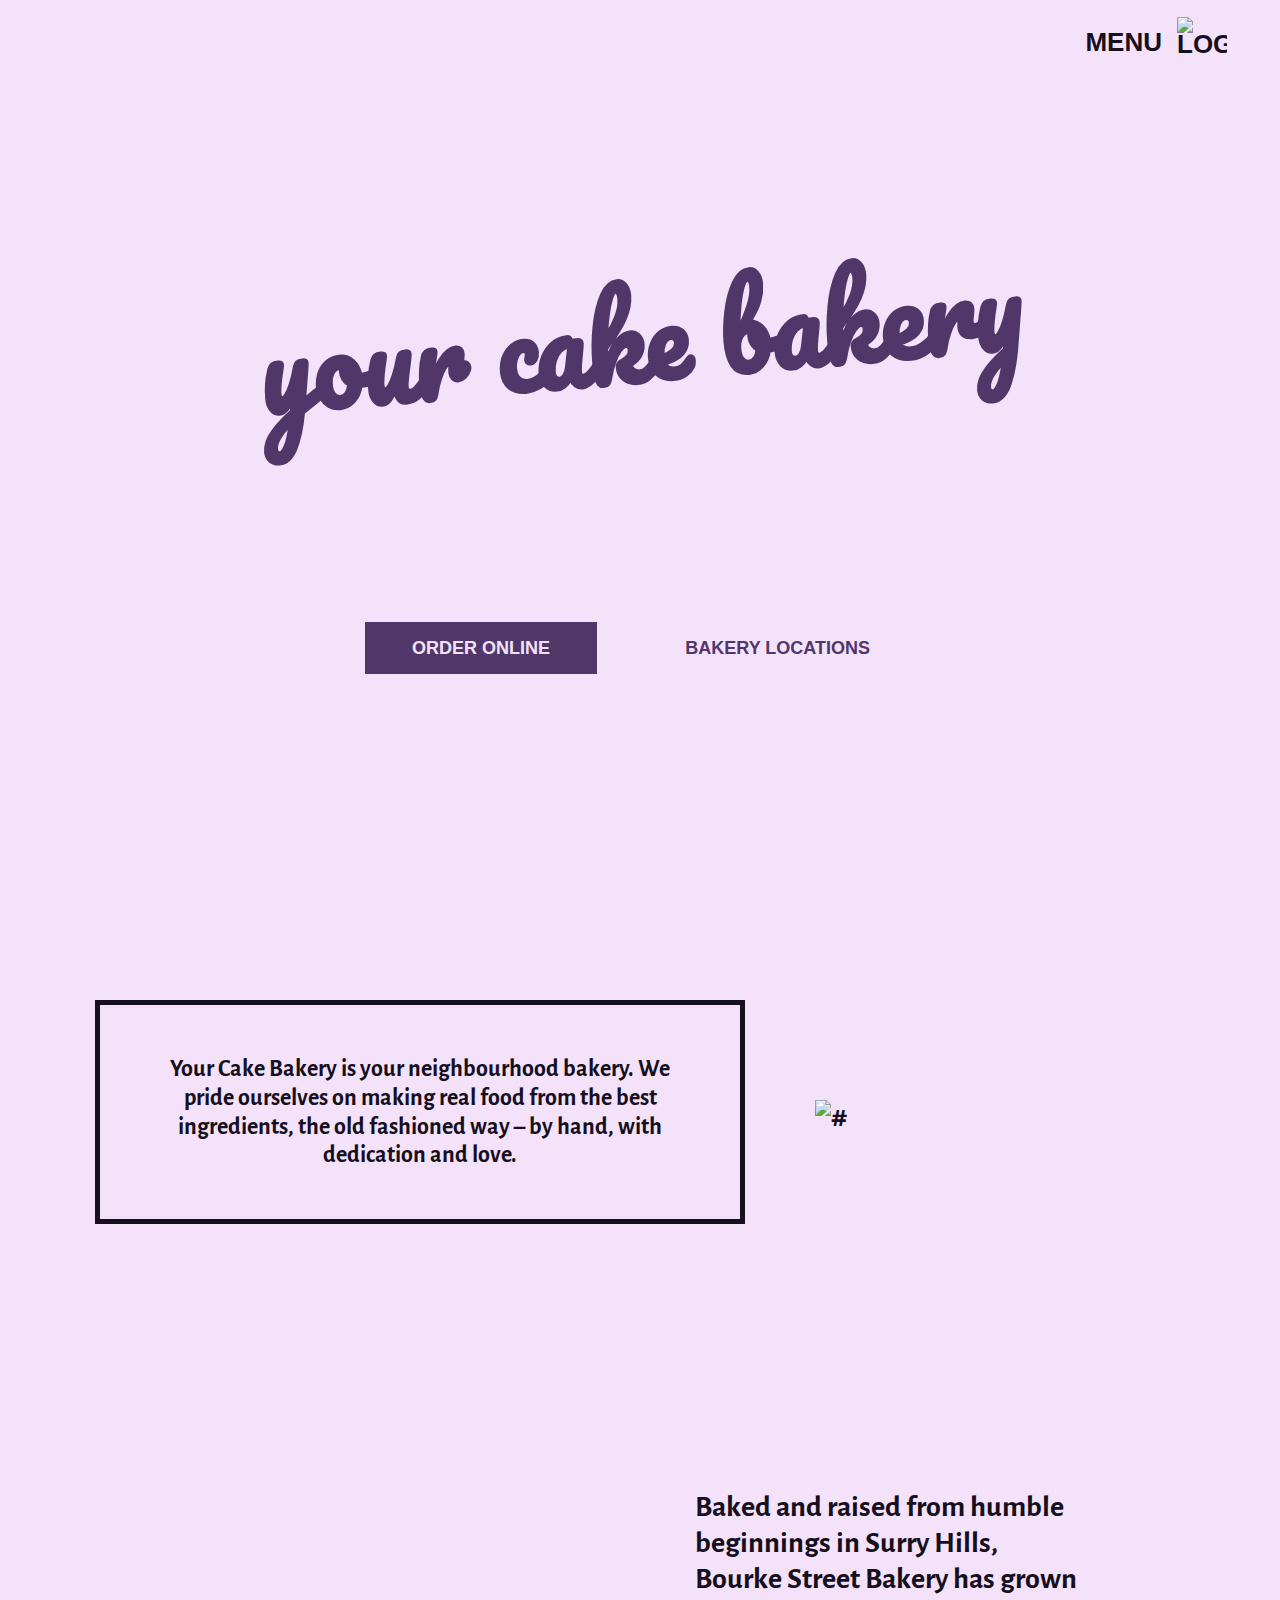
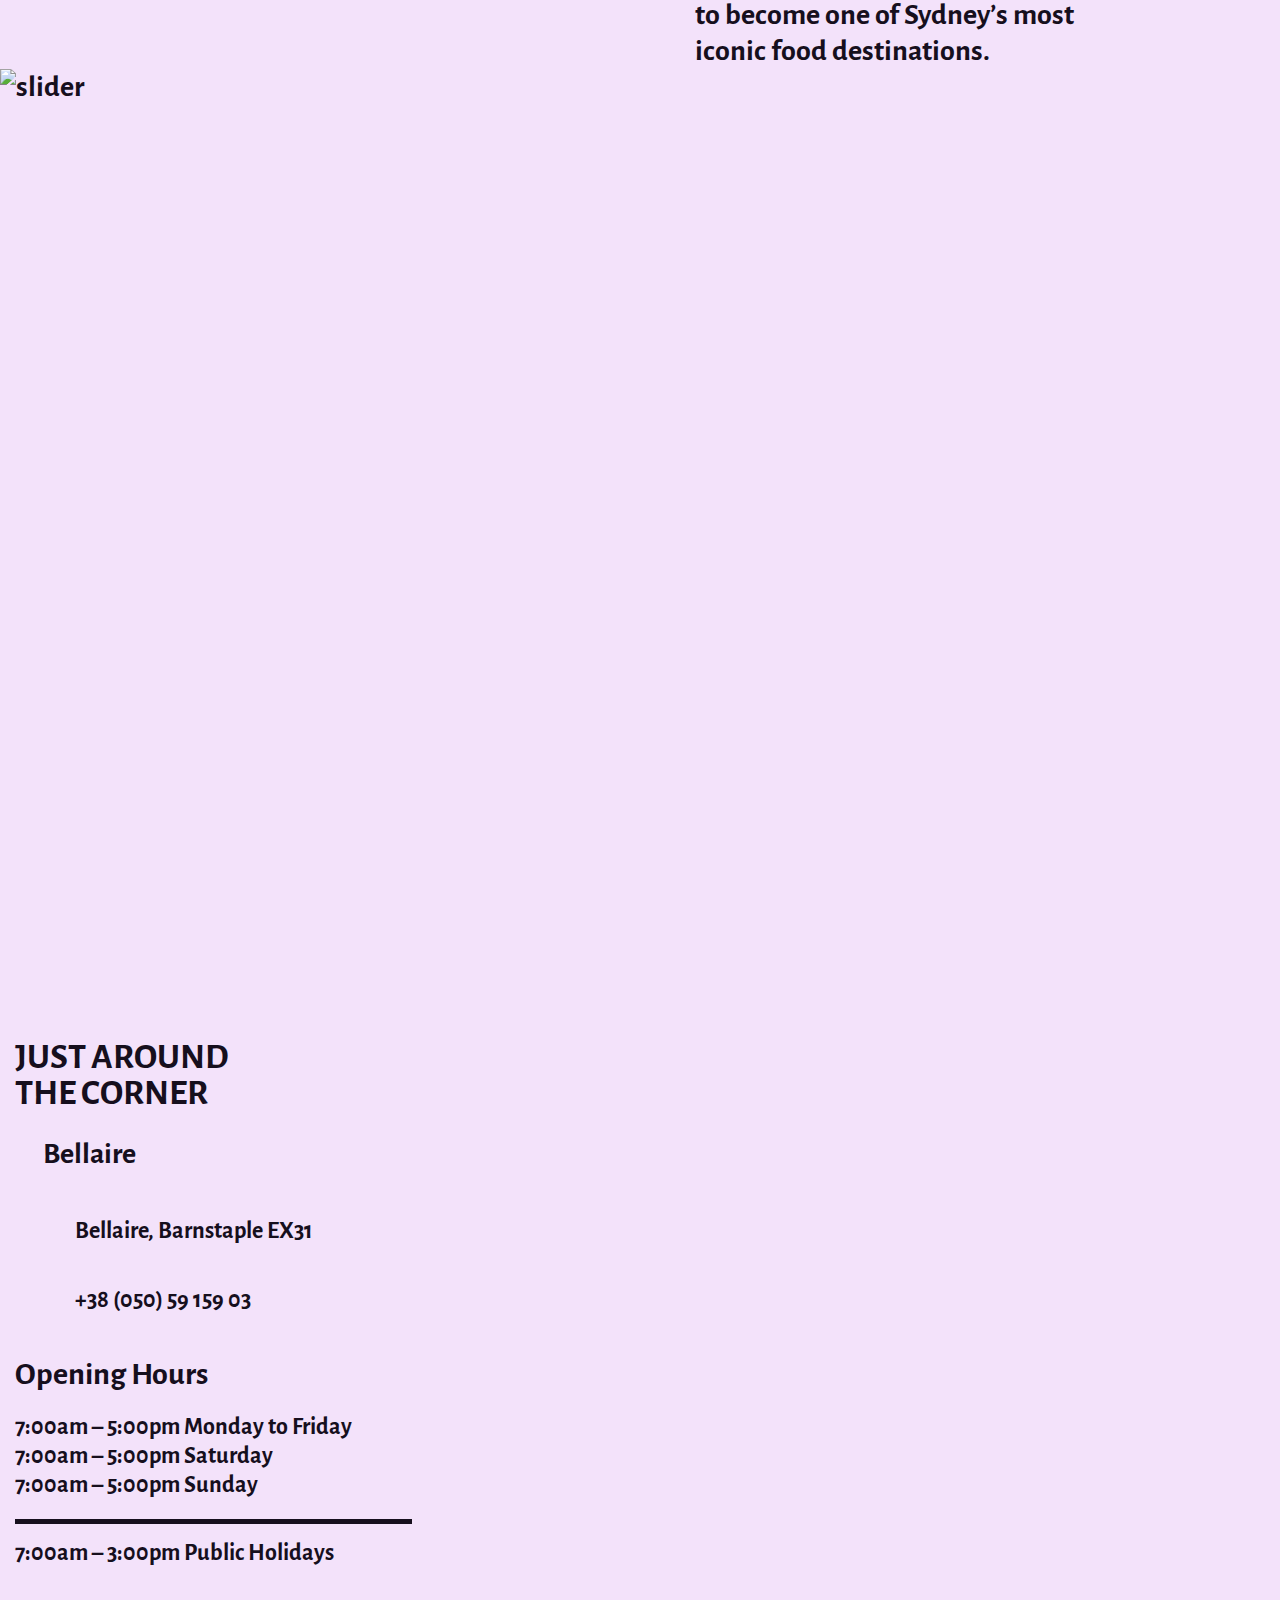
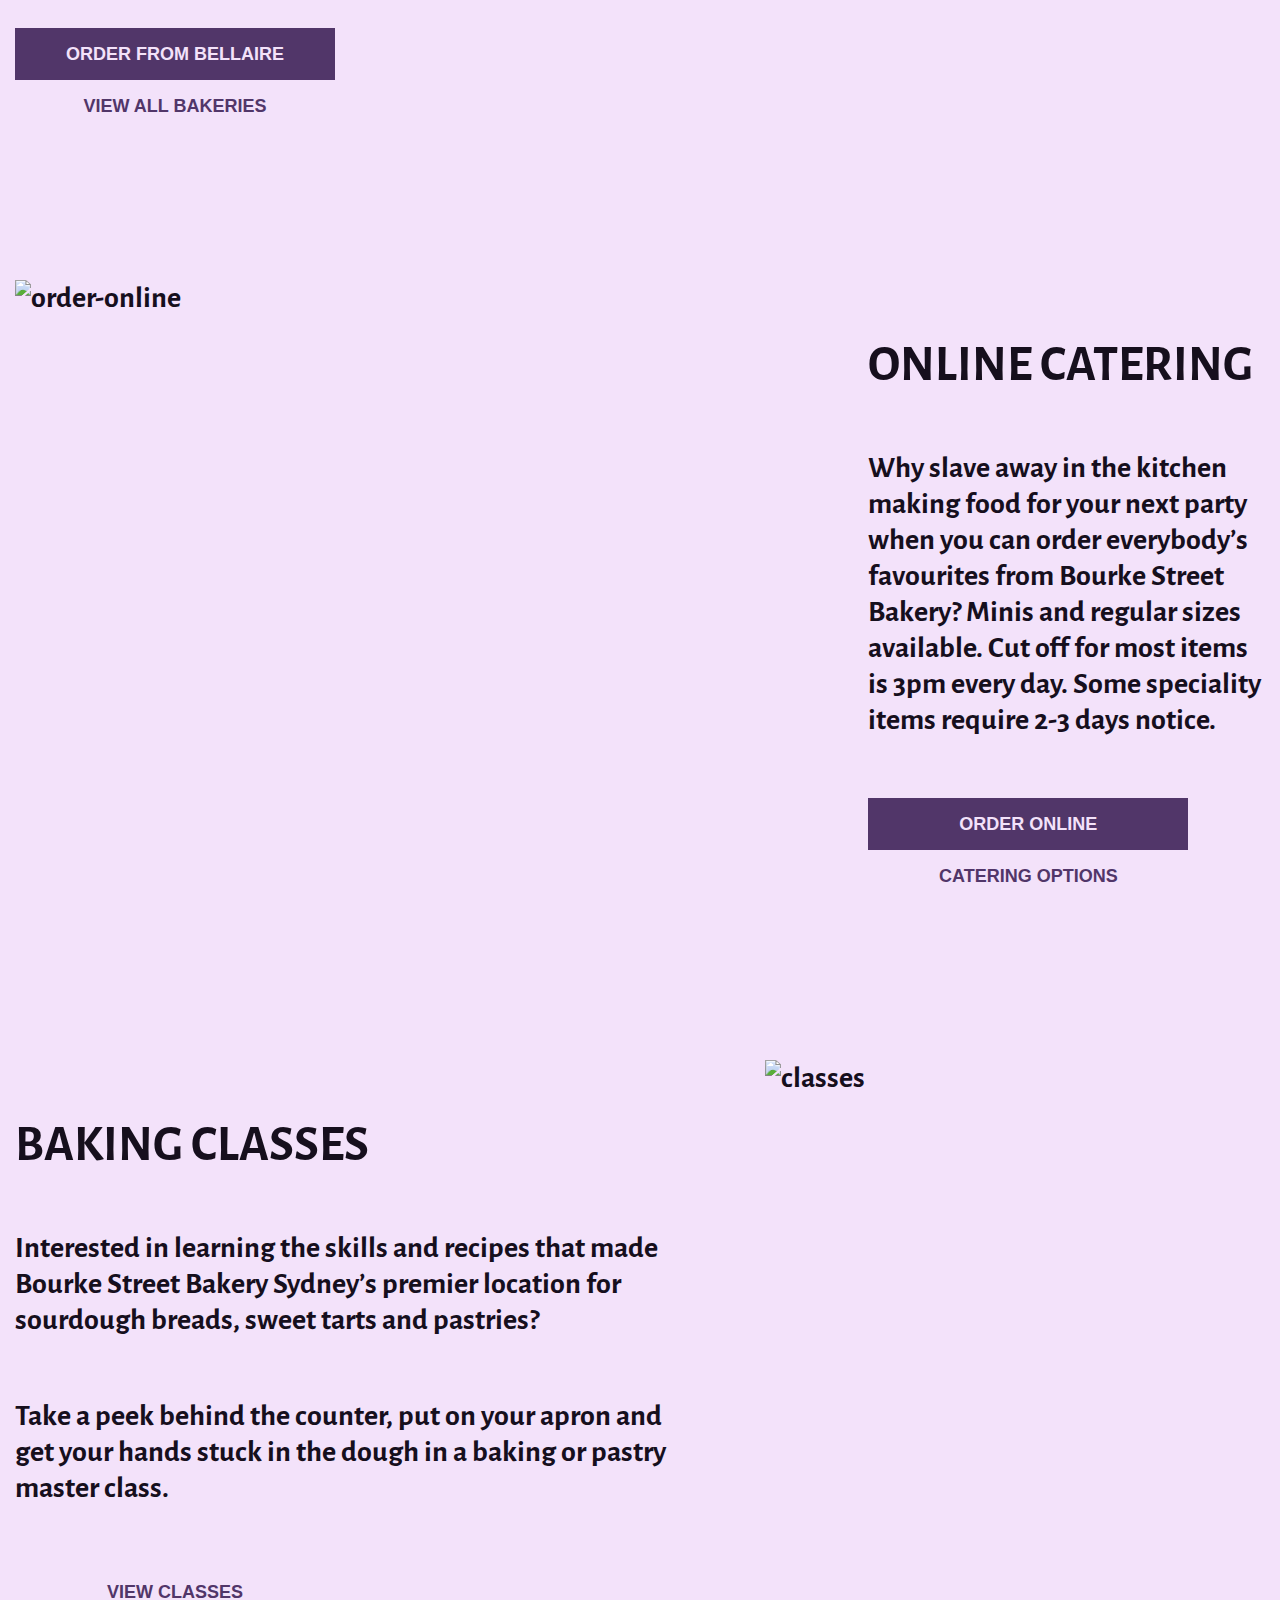
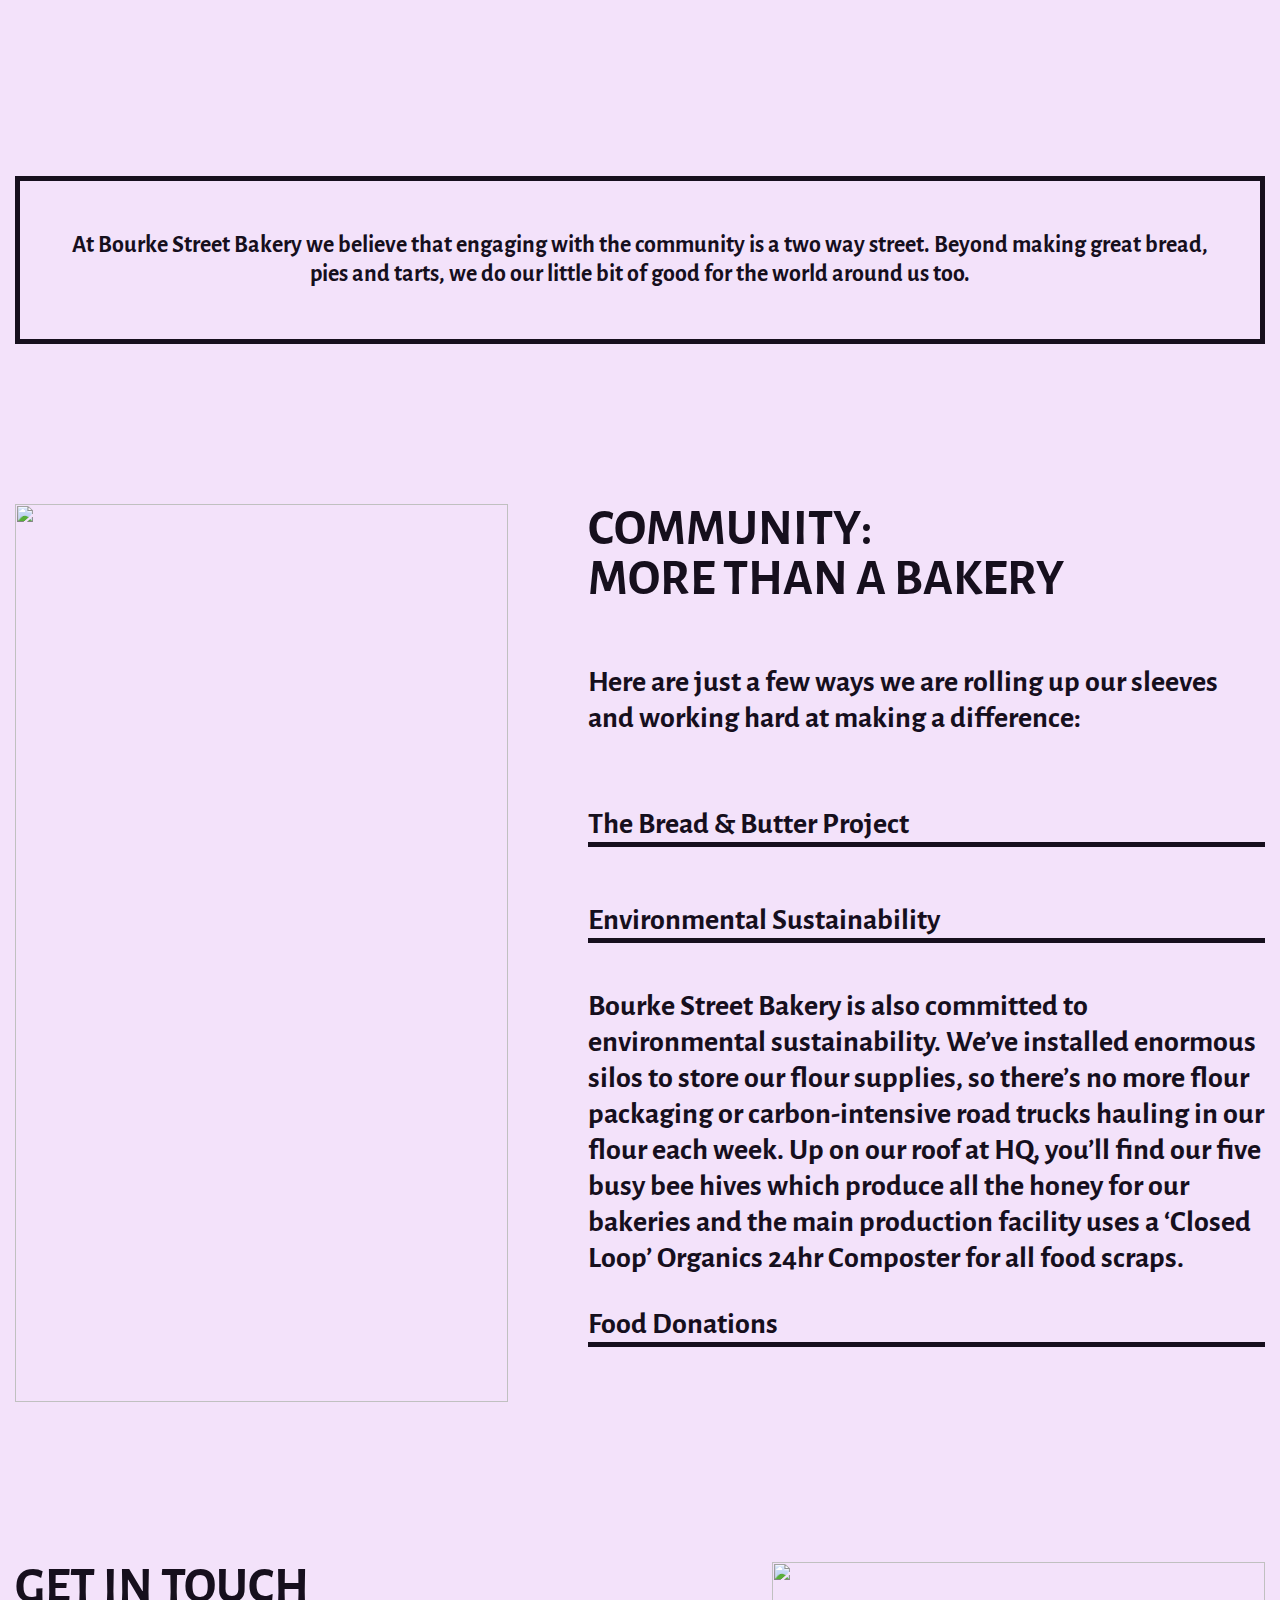
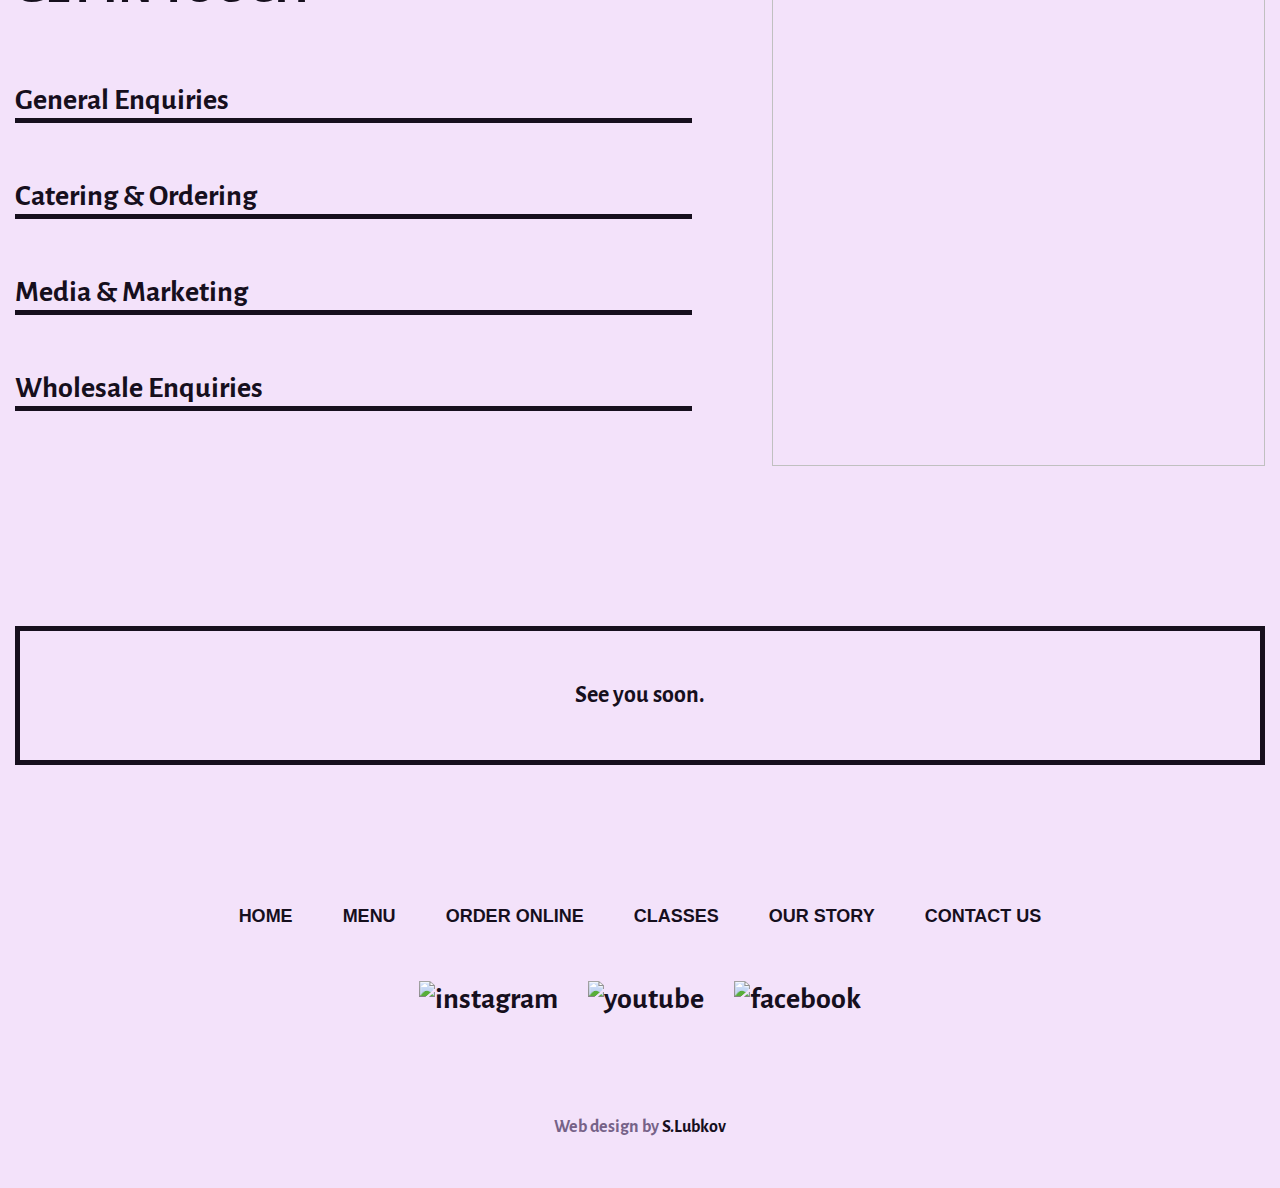
==== index.html @ 9cc39a16 "Add files via upload" ====
<!DOCTYPE html>
<html lang="en">

<head>
   <meta charset="UTF-8">
   <meta http-equiv="X-UA-Compatible" content="IE=edge">
   <meta name="viewport" content="width=device-width, initial-scale=1.0">
   <title>Your cake bakery</title>
   <link rel="stylesheet" href="css/style.min.css">
</head>

<body>
   <div class="wrapper">
      <header class="header">
         <div class="header__container-fluid">
            <div class="header__inner">
               <ul class="header__social social">
                  <li class="header__social-item social-item">
                     <a class="header__social-link social-link" href="#">
                        <img src="/images/social/instagram.svg" alt="instagram">
                     </a>
                  </li>
                  <li class="header__social-item social-item">
                     <a class="header__social-link social-link" href="#">
                        <img src="/images/social/youtube.svg" alt="youtube">
                     </a>
                  </li>
                  <li class="header__social-item social-item">
                     <a class="header__social-link social-link" href="#">
                        <img src="/images/social/facebook.svg" alt="facebook">
                     </a>
                  </li>
               </ul>
               <nav class="navigation">
                  <ul class="navigation__list">
                     <li class="navigation__item">
                        <a href="#" class="navigation__link">Home</a>
                     </li>
                     <li class="navigation__item">
                        <a href="/page.html" class="navigation__link">Menu</a>
                     </li>
                     <li class="navigation__item">
                        <a href="/page.html" class="navigation__link">Order online</a>
                     </li>
                     <li class="navigation__item">
                        <a href="#" class="navigation__link">Classes</a>
                     </li>
                     <li class="navigation__item">
                        <a href="#" class="navigation__link">Our story</a>
                     </li>
                     <li class="navigation__item">
                        <a href="#" class="navigation__link">Contact us</a>
                     </li>
                  </ul>
               </nav>
               <button class="close-btn">
                  <img src="/images/icons/close-btn.svg" alt="close-btn">
               </button>
            </div>

         </div>
      </header>

      <main class="main">
         <section class="top">
            <div class="top__wrapper">
               <button class="top__logo-btn">
                  <span>MENU</span>
                  <img src="/images/logo.png" alt="logo">
               </button>
               <div class="top__inner">
                  <div class="top__logo">
                     your cake bakery
                  </div>
                  <div class="top__buttons">
                     <a href="#" class="top__buttons-order purple-btn">Order online</a>
                     <a href="#" class="top__buttons-locations transparent-btn">Bakery locations</a>
                  </div>
               </div>
               <div class="scroll__btn">
                  <a href="#about" class="scroll__btn-link bounce">
                     <!-- <img src="/images/icons/arrow-forward.svg" alt="arrow-down"> -->
                  </a>
               </div>
            </div>
         </section>
         <section class="about" id="about">
            <div class="about__container">
               <div class="about__box">
                  <h2 class="about__box-title slogan-box">
                     Your Cake Bakery is your neighbourhood bakery. We pride ourselves on making real food from the best
                     ingredients, the
                     old fashioned way – by hand, with dedication and love.
                  </h2>
                  <img src="/images/bakery-hand.jpg" alt="#" class="about__box-image">
               </div>
               <div class="about__inner">
                  <img src="/images/bakery-wimen.jpg" alt="" class="about__inner-image">
                  <p class="about__text text">
                     Baked and raised from humble beginnings in Surry Hills, Bourke Street Bakery has grown to become
                     one of Sydney’s most
                     iconic food destinations.
                  </p>
               </div>
            </div>
         </section>
         <section class="slider-arrows">
            <div class="slider-arrows__item-wrapper">
               <img src="/images/slider-arrow/slider-arrow01.jpg" alt="slider" class="slider-arrows__item">
               <img src="/images/slider-arrow/slider-arrow02.jpg" alt="slider" class="slider-arrows__item">
               <img src="/images/slider-arrow/slider-arrow03.jpg" alt="slider" class="slider-arrows__item">
               <img src="/images/slider-arrow/slider-arrow04.jpg" alt="slider" class="slider-arrows__item">
               <img src="/images/slider-arrow/slider-arrow05.jpg" alt="slider" class="slider-arrows__item">
               <img src="/images/slider-arrow/slider-arrow06.jpg" alt="slider" class="slider-arrows__item">
            </div>
            <div class="slider-arrows__nav">
               <button class="slider-arrows__arrow _arrow--left">
                  <img src="/images/icons/arrow-forward.svg" alt="" class="">
               </button>
               <button class="slider-arrows__arrow _arrow--right">
                  <img src="/images/icons/arrow-forward.svg" alt="" class="">
               </button>
            </div>
         </section>
         <section class="location">
            <div class="location__container">
               <div class="location__columns">
                  <div class="location__contacts">
                     <h2 class="location__title title">JUST AROUND <br>THE CORNER</h2>
                     <div class="location__store store">
                        <div class="store__name">
                           <h3>Bellaire</h3>
                           <button class="store__name-btn">
                              <img src="/images/icons/expand-more.svg" alt="">
                           </button>
                        </div>
                        <div class="store__address">
                           <a href="https://goo.gl/maps/YgNWyKSDwetjAVyc8">Bellaire, Barnstaple EX31</a>
                        </div>
                        <div class="store__phone">
                           <a href="tel:380505915903" title="Call us">+38 (050) 59 159 03</a>
                        </div>
                        <div class="store__hours">
                           <h4>Opening Hours</h4>
                           <p>7:00am – 5:00pm Monday to Friday</p>
                           <p>7:00am – 5:00pm Saturday</p>
                           <p>7:00am – 5:00pm Sunday</p>
                           <p>7:00am – 3:00pm Public Holidays</p>
                        </div>
                     </div>
                     <div class="location__buttons buttons-box">
                        <a href="#" class="location__button purple-btn">Order from Bellaire</a>
                        <a href="#" class="location__button transparent-btn">View all bakeries</a>
                     </div>
                  </div>
                  <div class="location__map">
                     <iframe
                        src="https://www.google.com/maps/embed?pb=!1m18!1m12!1m3!1d1243.9998344602707!2d-4.0674362569002795!3d51.08948506987373!2m3!1f0!2f0!3f0!3m2!1i1024!2i768!4f13.1!3m3!1m2!1s0x486c3badef0c7a9b%3A0x87ecfe071bc520f9!2sNorth%20Devon%20Villa!5e0!3m2!1suk!2sua!4v1669910949118!5m2!1suk!2sua"
                        width="100%" height="100%" style="border:0;" allowfullscreen="" loading="lazy"
                        referrerpolicy="no-referrer-when-downgrade"></iframe>
                  </div>
               </div>
            </div>
         </section>
         <section class="ordering">
            <div class="ordering__container">
               <div class="ordering__wrapper">
                  <div class="ordering__column">
                     <h2 class="ordering__title title">ONLINE CATERING</h2>
                     <p class="ordering__text text">Why slave away in the kitchen making food for your next party when
                        you
                        can order everybody’s favourites from Bourke Street Bakery? Minis and regular sizes available.
                        Cut
                        off for most items is 3pm every day. Some
                        speciality items require 2-3 days notice.</p>
                     <div class="ordering__buttons buttons-box">
                        <a href="#" class="ordering__button purple-btn">Order online</a>
                        <a href="#" class="ordering__button transparent-btn">CATERING options</a>
                     </div>
                  </div>
                  <div class="ordering__image">
                     <img src="/images/order-online.png" alt="order-online">
                  </div>
               </div>
            </div>
         </section>
         <section class="classes">
            <div class="classes__container">
               <div class="classes__wrapper">
                  <div class="classes__column">
                     <h2 class="classes__title title">BAKING CLASSES</h2>
                     <div class="classes__text text">
                        <p>Interested in learning the skills and recipes that made Bourke Street Bakery Sydney’s premier
                           location for sourdough
                           breads, sweet tarts and pastries?</p>
                        <p>Take a peek behind the counter, put on your apron and get your hands stuck in the dough in a
                           baking or pastry master
                           class.</p>
                     </div>
                     <div class="classes__buttons buttons-box">
                        <a href="#" class="classes__button transparent-btn">View Classes</a>
                     </div>
                  </div>
                  <div class="classes__image">
                     <img src="/images/classes.png" alt="classes">
                  </div>
               </div>
            </div>
         </section>
         <div class="slogan">
            <div class="slogan__container">
               <div class="slogan__box slogan-box">
                  <p class="slogan__text">
                     At Bourke Street Bakery we believe that engaging with the community is a two way street. Beyond
                     making great bread, pies
                     and tarts, we do our little bit of good for the world around us too.
                  </p>
               </div>
            </div>
         </div>
         <section class="community">
            <div class="community__container">
               <div class="community__row">
                  <div class="community__image">
                     <img src="/images/community.jpg" alt="">
                  </div>
                  <div class="community__column">
                     <h2 class="community__column-title title">
                        COMMUNITY: <br>
                        MORE THAN A BAKERY
                     </h2>
                     <p class="community__column-text text">
                        Here are just a few ways we are rolling up our sleeves and working hard at making a difference:
                     </p>
                     <div class="community__items accordion">
                        <div class="accordion__item">
                           <div class="accordion__item-wrapper">
                              <h3 class="accordion__item-title">The Bread & Butter Project</h3>
                              <button class="accordion__item-btn">
                                 <img src="/images/icons/expand-more.svg" alt="">
                              </button>
                           </div>
                           <div class="accordion__item-text">
                              <p>Bourke Street Bakery’s biggest community effort has been to dream up and implement The
                                 Bread & Butter Project –
                                 Australia’s first social enterprise bakery.</p>
                              <p>We dedicated our wholesale potential to start this exciting venture, which has been
                                 operating since 2013. An entirely
                                 separate entity to us, The Bread & Butter Project has DGR status and a board of
                                 directors.
                                 Bourke Street Bakery have
                                 devoted themselves tirelessly and voluntarily to make The Bread & Butter Project a
                                 success. One hundred per cent of the
                                 profits are reinvested into improving the lives of those least privileged in our
                                 community
                                 through an onsite TAFE
                                 accredited, paid training program for refugees and asylum seekers.</p>
                              <p>Learn more here:</p>
                              <a href="google.com">google.com</a>
                           </div>
                        </div>
                        <div class="accordion__item accordion__item--active">
                           <div class="accordion__item-wrapper">
                              <h3 class="accordion__item-title">Environmental Sustainability</h3>
                              <button class="accordion__item-btn">
                                 <img src="/images/icons/expand-more.svg" alt="">
                              </button>
                           </div>
                           <div class="accordion__item-text">
                              <p>Bourke Street Bakery is also committed to environmental sustainability. We’ve installed
                                 enormous silos to store our
                                 flour supplies, so there’s no more flour packaging or carbon-intensive road trucks
                                 hauling in our flour each week. Up on
                                 our roof at HQ, you’ll find our five busy bee hives which produce all the honey for our
                                 bakeries and the main production
                                 facility uses a ‘Closed Loop’ Organics 24hr Composter for all food scraps.</p>
                           </div>
                        </div>
                        <div class="accordion__item">
                           <div class="accordion__item-wrapper">
                              <h3 class="accordion__item-title">Food Donations</h3>
                              <button class="accordion__item-btn">
                                 <img src="/images/icons/expand-more.svg" alt="">
                              </button>
                           </div>
                           <div class="accordion__item-text">
                              <p>We donate our leftover stock to local food charities such as Ozharvest, Asylum Seekers
                                 & Wayside Chapel.</p>
                           </div>
                        </div>
                     </div>
                  </div>
               </div>
            </div>
         </section>
         <section class="contacts">
            <div class="contacts__container">
               <div class="contacts__row">
                  <div class="contacts__column">
                     <h2 class="contacts__column-title title">
                        Get in touch
                     </h2>
                     <div class="contacts__items accordion">
                        <div class="accordion__item">
                           <div class="accordion__item-wrapper">
                              <h3 class="accordion__item-title">General Enquiries</h3>
                              <button class="accordion__item-btn">
                                 <img src="/images/icons/expand-more.svg" alt="">
                              </button>
                           </div>
                           <div class="accordion__item-text">
                              <p>Bourke Street Bakery Head Office</p>
                              <p>18 Anderson Street,<br>
                                 Banksmeadow, NSW, 2019</p>
                              <p><a href="tel:380505915903" title="Call us">+38 (050) 59 159 03</a></p>
                              <a href="mail:natusja16@gmail.com" title="Mail us">natusja16@gmail.com</a>
                           </div>
                        </div>
                        <div class="accordion__item">
                           <div class="accordion__item-wrapper">
                              <h3 class="accordion__item-title">Catering & Ordering</h3>
                              <button class="accordion__item-btn">
                                 <img src="/images/icons/expand-more.svg" alt="">
                              </button>
                           </div>
                           <div class="accordion__item-text">
                              <p><a href="mail:natusja16@gmail.com" title="Mail us">natusja16@gmail.com</a></p>
                           </div>
                        </div>
                        <div class="accordion__item">
                           <div class="accordion__item-wrapper">
                              <h3 class="accordion__item-title">Media & Marketing</h3>
                              <button class="accordion__item-btn">
                                 <img src="/images/icons/expand-more.svg" alt="">
                              </button>
                           </div>
                           <div class="accordion__item-text">
                              <p><a href="mail:natusja16@gmail.com" title="Mail us">natusja16@gmail.com</a></p>
                           </div>
                        </div>
                        <div class="accordion__item">
                           <div class="accordion__item-wrapper">
                              <h3 class="accordion__item-title">Wholesale Enquiries</h3>
                              <button class="accordion__item-btn">
                                 <img src="/images/icons/expand-more.svg" alt="">
                              </button>
                           </div>
                           <div class="accordion__item-text">
                              <p>If you are a business owner looking for a regular wholesale supplier please contact The
                                 Bread & Butter Project:</p>
                              <p><a href="mail:natusja16@gmail.com" title="Mail us">natusja16@gmail.com</a></p>
                           </div>
                        </div>
                     </div>
                  </div>
                  <div class="contacts__image">
                     <img src="/images/contacts.png" alt="">
                  </div>
               </div>
            </div>
         </section>
         <div class="slogan">
            <div class="slogan__container">
               <div class="slogan__box slogan-box">
                  <p class="slogan__text">
                     See you soon.
                  </p>
               </div>
            </div>
         </div>
      </main>

      <footer class="footer">
         <div class="footer__container">
            <nav class="footer__navigation">
               <ul class="footer__navigation-list">
                  <li class="footer__navigation-item">
                     <a href="#" class="footer__navigation-link">Home</a>
                  </li>
                  <li class="footer__navigation-item">
                     <a href="#" class="footer__navigation-link">Menu</a>
                  </li>
                  <li class="footer__navigation-item">
                     <a href="#" class="footer__navigation-link">Order online</a>
                  </li>
                  <li class="footer__navigation-item">
                     <a href="#" class="footer__navigation-link">Classes</a>
                  </li>
                  <li class="footer__navigation-item">
                     <a href="#" class="footer__navigation-link">Our story</a>
                  </li>
                  <li class="footer__navigation-item">
                     <a href="#" class="footer__navigation-link">Contact us</a>
                  </li>
               </ul>
            </nav>
            <ul class="footer__social">
               <li class="footer__social-item">
                  <a class="footer__social-link" href="#">
                     <img src="/images/social/instagram.svg" alt="instagram">
                  </a>
               </li>
               <li class="footer__social-item">
                  <a class="footer__social-link" href="#">
                     <img src="/images/social/youtube.svg" alt="youtube">
                  </a>
               </li>
               <li class="footer__social-item">
                  <a class="footer__social-link" href="#">
                     <img src="/images/social/facebook.svg" alt="facebook">
                  </a>
               </li>
            </ul>
            <p class="footer__copy"><span>Web design by</span> S.Lubkov</p>
         </div>

      </footer>
   </div>
   <script src="js/main.min.js"></script>
</body>

</html>
---- css/style.min.css ----
@import"https://fonts.googleapis.com/css2?family=EB+Garamond:ital,wght@1,700&display=swap";@import"https://fonts.googleapis.com/css2?family=Pacifico&display=swap";@import"https://fonts.googleapis.com/css2?family=Alegreya+Sans:wght@400;700&display=swap";*{padding:0px;margin:0px;border:0px}*,*:before,*:after{-webkit-box-sizing:border-box;box-sizing:border-box}:focus,:active{outline:none}a:focus,a:active{outline:none}aside,nav,footer,header,section{display:block}html,body{height:100%;min-width:320}body{line-height:1;-ms-text-size-adjust:100%;-moz-text-size-adjust:100%;-webkit-text-size-adjust:100%}input,button,textarea{font-family:inherit}input::-ms-clear{display:none}button{cursor:pointer}button::-moz-focus-inner{padding:0;border:0}a,a:visited{text-decoration:none;color:inherit}a:hover{text-decoration:none}ul li{list-style:none}img{vertical-align:top}h1,h2,h3,h4,h5,h6{font-weight:inherit;font-size:inherit}html,body{height:100%}body{font-family:"Alegreya Sans",sans-serif;font-weight:700;font-size:30px;line-height:1.2;color:#160f1d;overflow-x:hidden;min-width:300px;background-color:#f3e2fa}.wrapper{width:100%;min-height:100%;overflow:hidden;display:-webkit-box;display:-ms-flexbox;display:flex;-webkit-box-orient:vertical;-webkit-box-direction:normal;-ms-flex-direction:column;flex-direction:column}.main{-webkit-box-flex:1;-ms-flex:1 0 auto;flex:1 0 auto}.footer{-webkit-box-flex:0;-ms-flex:0 0 auto;flex:0 0 auto}[class*=__container]{max-width:1440px;margin:0px auto;padding:0px 15px}[class*=__container-fluid]{max-width:1920px;margin:0 auto;padding:0 15px}.buttons-box{display:-webkit-box;display:-ms-flexbox;display:flex;-webkit-box-orient:vertical;-webkit-box-direction:normal;-ms-flex-direction:column;flex-direction:column;padding-top:60px;max-width:320px}.purple-btn{background-color:#513669;border:2px solid #513669;font-family:"Garamond",sans-serif;font-size:18px;line-height:22px;font-weight:700;color:#f3e2fa !important;text-transform:uppercase;text-align:center;padding:13px 45px;cursor:pointer;-webkit-transition:all .6s;-o-transition:all .6s;transition:all .6s}.purple-btn:hover{background-color:rgba(243,226,250,.6);color:#513669 !important}.transparent-btn{background-color:rgba(0,0,0,0);font-family:"Garamond",sans-serif;font-size:18px;line-height:22px;font-weight:700;color:#513669;text-transform:uppercase;text-align:center;padding:15px 45px 13px;cursor:pointer;position:relative}.transparent-btn::after{content:"";background:url("/images/btn-after.jpg");background-repeat:no-repeat;position:absolute;width:100%;height:4px;bottom:0;left:0;-webkit-transition:all .7s;-o-transition:all .7s;transition:all .7s}.transparent-btn:hover:after{width:0}.title{font-size:50px;text-transform:uppercase;line-height:1}.slogan-box{font-size:34px;text-align:center;padding:80px;border:5px solid;-o-border-image:url(/images/btn-after.jpg) 100 stretch;border-image:url(/images/btn-after.jpg) 100 stretch}.slick-dots{display:-webkit-box;display:-ms-flexbox;display:flex;-webkit-box-pack:center;-ms-flex-pack:center;justify-content:center;-webkit-box-align:center;-ms-flex-align:center;align-items:center}.slick-dots button{border:none;width:8px;height:8px;border-radius:50%;padding:0;font-size:0}.slick-dots li{margin:0 15px}.slick-dots li.slick-active button{background-color:gold}.info-email{font-weight:600;font-size:14px;margin-bottom:22px;padding-left:30px;display:inline-block;position:relative}.info-email::before{content:"";background-image:url(../images/social-logo/envelope.svg);position:absolute;width:16px;height:12px;top:9px;left:0}.header__container-fluid{display:none;background-color:#2f1c3b;position:fixed;left:0;right:0;z-index:10}.header__inner{display:-webkit-box;display:-ms-flexbox;display:flex;-webkit-box-pack:justify;-ms-flex-pack:justify;justify-content:space-between;-webkit-box-align:center;-ms-flex-align:center;align-items:center;height:80px;text-transform:uppercase}.header__social{display:-webkit-box;display:-ms-flexbox;display:flex}.header__social-item{padding-right:15px}.header--active .header__container-fluid{display:block}.navigation__list{display:-webkit-box;display:-ms-flexbox;display:flex}.navigation__item:not(:last-child){padding-right:60px}.navigation__link{font-family:"Garamond",sans-serif;font-size:18px;line-height:22px;font-weight:700;color:#f3e2fa !important}.close-btn{color:#f3e2fa;border-radius:50px;margin-right:40px}.top{background-image:url("/images/bg-top1.jpg");background-repeat:no-repeat;background-position:top center;background-size:cover;position:relative;min-height:100vh}.top__logo-btn{position:absolute;display:-webkit-box;display:-ms-flexbox;display:flex;-webkit-box-align:center;-ms-flex-align:center;align-items:center;text-transform:uppercase;background-color:rgba(0,0,0,0);font-family:"Garamond",sans-serif;font-size:26px;line-height:22px;font-weight:700;color:#160f1d;right:13px;top:-13px;margin:30px 40px 0 0;cursor:pointer}.top__logo-btn img{width:50px;height:50px;margin-left:15px;cursor:pointer}.top__wrapper{display:-webkit-box;display:-ms-flexbox;display:flex;text-align:center;-webkit-box-orient:vertical;-webkit-box-direction:normal;-ms-flex-direction:column;flex-direction:column}.top__inner{display:-webkit-box;display:-ms-flexbox;display:flex;-webkit-box-orient:vertical;-webkit-box-direction:normal;-ms-flex-direction:column;flex-direction:column;-webkit-box-align:center;-ms-flex-align:center;align-items:center}.top__logo{font-family:"Pacifico",sans-serif;font-size:110px;line-height:1.2;color:#513669;margin-top:30vh;-webkit-transform:rotate(-5deg);-ms-transform:rotate(-5deg);transform:rotate(-5deg)}.top__buttons{width:550px;margin-top:220px;display:-webkit-box;display:-ms-flexbox;display:flex;-webkit-box-pack:justify;-ms-flex-pack:justify;justify-content:space-between}.top__buttons-locations{background-color:rgba(243,226,250,.6)}.bounce{background:url(/images/icons/arrow-down.svg);background-repeat:no-repeat;position:absolute;left:0;right:0;margin:0 auto;bottom:0px;width:90px;height:90px;background-position:center center;-webkit-animation-name:bounce;animation-name:bounce;-webkit-transform-origin:center bottom;-ms-transform-origin:center bottom;transform-origin:center bottom;-webkit-animation-duration:3.5s;animation-duration:3.5s;-webkit-animation-iteration-count:infinite;animation-iteration-count:infinite}@-webkit-keyframes bounce{0%,20%,50%,80%,100%{-webkit-transform:translateY(0px);transform:translateY(0px)}40%{-webkit-transform:translateY(-30px);transform:translateY(-30px)}60%{-webkit-transform:translateY(-15px);transform:translateY(-15px)}}@keyframes bounce{0%,20%,50%,80%,100%{-webkit-transform:translateY(0px);transform:translateY(0px)}40%{-webkit-transform:translateY(-30px);transform:translateY(-30px)}60%{-webkit-transform:translateY(-15px);transform:translateY(-15px)}}.about{padding-bottom:130px}.about__box{display:-webkit-box;display:-ms-flexbox;display:flex;padding-top:100px}.about__box-title{max-width:850px;max-height:324px}.about__box-image{max-width:450px;margin:200px 0 0 100px}.about__inner{display:-webkit-box;display:-ms-flexbox;display:flex;margin-top:-130px}.about__inner-image{min-width:600px}.about__text{margin:400px 300px 0 100px}.slider-arrows{height:100vh;position:relative}.slider-arrows__item{min-width:100%;height:100vh;-o-object-fit:cover;object-fit:cover}.slider-arrows__nav{position:absolute;width:100%;top:50%;left:0;right:0;display:-webkit-box;display:-ms-flexbox;display:flex;-webkit-box-align:center;-ms-flex-align:center;align-items:center;-webkit-box-pack:justify;-ms-flex-pack:justify;justify-content:space-between;padding:0 40px}.slider-arrows__arrow{background-color:rgba(0,0,0,0)}.slider-arrows__arrow img{height:80px}._arrow--left{-webkit-transform:rotate(180deg);-ms-transform:rotate(180deg);transform:rotate(180deg)}.location__columns{display:-webkit-box;display:-ms-flexbox;display:flex;padding:140px 0 80px}.location__contacts{-webkit-box-flex:33.33%;-ms-flex:33.33%;flex:33.33%}.location__map{-webkit-box-flex:66.667%;-ms-flex:66.667%;flex:66.667%;margin-left:60px}.store__name{display:-webkit-box;display:-ms-flexbox;display:flex;margin:50px 0;padding:17px 28px;-webkit-box-pack:justify;-ms-flex-pack:justify;justify-content:space-between;position:relative;cursor:pointer}.store__name h3{font-size:36px}.store__name-btn{background-color:rgba(0,0,0,0)}.store__name::after{content:"";background-image:url("/images/btn-after.jpg");position:absolute;width:100%;height:5px;bottom:0;left:0}.store__address{position:relative;padding:20px 60px}.store__address:hover{color:#513669}.store__address::before{content:url(/images/icons/location.svg);position:absolute;top:12px;left:0;cursor:pointer}.store__address a{color:inherit}.store__phone{position:relative;padding:20px 60px}.store__phone:hover{color:#513669}.store__phone::before{content:url(/images/icons/phone.svg);position:absolute;top:15px;left:0;cursor:pointer}.store__phone a{color:inherit}.store__hours{padding-top:20px}.store__hours h4{padding-bottom:20px;font-size:32px}.store__hours p:last-child{position:relative;margin-top:40px}.store__hours p:last-child::before{content:"";position:absolute;top:-20px;left:0;background-color:#160f1d;width:100%;height:5px}.ordering{padding:80px 0}.ordering__wrapper{display:-webkit-box;display:-ms-flexbox;display:flex;-webkit-box-orient:horizontal;-webkit-box-direction:reverse;-ms-flex-direction:row-reverse;flex-direction:row-reverse}.ordering__column{padding-top:60px;-webkit-box-flex:33.33%;-ms-flex:33.33%;flex:33.33%}.ordering__text{padding-top:60px}.ordering__image{-webkit-box-flex:66.66%;-ms-flex:66.66%;flex:66.66%;margin-right:60px}.ordering__image img{width:100%;height:100%;-o-object-fit:cover;object-fit:cover}.classes{padding:80px 0}.classes__wrapper{display:-webkit-box;display:-ms-flexbox;display:flex}.classes__column{-webkit-box-flex:33.33%;-ms-flex:33.33%;flex:33.33%;margin-right:60px;padding-top:60px}.classes__text p{padding-top:60px}.classes__image{-webkit-box-flex:66.66%;-ms-flex:66.66%;flex:66.66%;max-width:500px}.classes__image img{width:100%;height:100%;-o-object-fit:cover;object-fit:cover}.slogan{padding:80px 0}.slogan__box{padding:80px 160px}.community{padding:80px 0}.community__row{display:-webkit-box;display:-ms-flexbox;display:flex}.community__image{-webkit-box-flex:40%;-ms-flex:40%;flex:40%;-webkit-transition:.8s ease;-o-transition:.8s ease;transition:.8s ease}.community__image img{width:100%;height:100%;-o-object-fit:cover;object-fit:cover}.community__column{-webkit-box-flex:55%;-ms-flex:55%;flex:55%;margin-left:80px}.community__column-text{padding-top:60px}.community__items{padding-top:70px}.accordion__item{padding-bottom:30px;-webkit-transition:all .5s;-o-transition:all .5s;transition:all .5s}.accordion__item-wrapper{display:-webkit-box;display:-ms-flexbox;display:flex;-webkit-box-pack:justify;-ms-flex-pack:justify;justify-content:space-between;-webkit-box-align:center;-ms-flex-align:center;align-items:center;border-bottom:5px solid;-o-border-image:url(/images/btn-after.jpg) 100 stretch;border-image:url(/images/btn-after.jpg) 100 stretch;margin-bottom:25px;cursor:pointer}.accordion__item-btn{background-color:rgba(0,0,0,0);color:#513669;cursor:pointer;-webkit-transition:-webkit-transform .5s;transition:-webkit-transform .5s;-o-transition:transform .5s;transition:transform .5s;transition:transform .5s, -webkit-transform .5s}.accordion__item-text{max-height:0;overflow:hidden;-webkit-transition:.8s ease;-o-transition:.8s ease;transition:.8s ease}.accordion__item-text p{padding-top:20px}.accordion__item-text a:hover{color:#513669}.accordion__item--active .accordion__item-text{max-height:800px;-webkit-transition:1.2s ease;-o-transition:1.2s ease;transition:1.2s ease}.accordion__item--active .accordion__item-btn{-webkit-transform:rotate(180deg);-ms-transform:rotate(180deg);transform:rotate(180deg);-webkit-transition:-webkit-transform .5s;transition:-webkit-transform .5s;-o-transition:transform .5s;transition:transform .5s;transition:transform .5s, -webkit-transform .5s}.contacts{padding:80px 0}.contacts__row{display:-webkit-box;display:-ms-flexbox;display:flex}.contacts__image{-webkit-box-flex:40%;-ms-flex:40%;flex:40%;margin-left:80px}.contacts__image img{width:100%;height:100%;-o-object-fit:cover;object-fit:cover}.contacts__column{-webkit-box-flex:55%;-ms-flex:55%;flex:55%}.contacts__items{padding-top:70px}.page-header__container-fluid{background-color:rgba(118,98,136,.2);position:fixed;left:0;right:0;z-index:10}.page-header__inner{display:-webkit-box;display:-ms-flexbox;display:flex;-webkit-box-pack:justify;-ms-flex-pack:justify;justify-content:space-between;-webkit-box-align:center;-ms-flex-align:center;align-items:center;text-align:center;height:80px;text-transform:uppercase}.page-header__logo{font-family:"Pacifico",sans-serif;line-height:1.2;color:#513669;-webkit-transform:rotate(-5deg);-ms-transform:rotate(-5deg);transform:rotate(-5deg);text-transform:lowercase;margin-top:-10px;padding-left:30px}.page-header__navigation-list{display:-webkit-box;display:-ms-flexbox;display:flex}.page-header__navigation-item{padding:0 30px}.page-header__navigation-link{font-family:"Garamond",sans-serif;font-size:18px;line-height:22px;font-weight:700;color:#766288 !important}.basket-btn{padding-right:30px}.basket-btn img{width:30px;height:30px;-o-object-fit:cover;object-fit:cover}.order-online__inner{display:-webkit-box;display:-ms-flexbox;display:flex;-webkit-box-pack:justify;-ms-flex-pack:justify;justify-content:space-between}.order-online__items{margin-top:100px;padding:0 20px;display:-webkit-box;display:-ms-flexbox;display:flex;-ms-flex-wrap:wrap;flex-wrap:wrap;background-color:#fff;border-radius:24px}.item{-webkit-box-flex:0;-ms-flex:0 1 33.333%;flex:0 1 33.333%;max-width:333px;margin:20px;border-radius:24px;border:#513669 solid 1px;position:relative}.item__image{min-height:150px;height:200px;overflow:hidden}.item__image img{width:100%;height:100%;-o-object-fit:cover;object-fit:cover;max-width:331px;border-radius:24px 24px 0 0}.item__inner{padding:10px 10px 50px 10px}.item__inner-name{display:-webkit-box;display:-ms-flexbox;display:flex;-webkit-box-pack:justify;-ms-flex-pack:justify;justify-content:space-between;-webkit-box-align:center;-ms-flex-align:center;align-items:center}.item__inner-title{font-size:22px;padding-right:10px}.item__inner-tags{display:-webkit-box;display:-ms-flexbox;display:flex}.item__inner-tag img{width:35px;-o-object-fit:cover;object-fit:cover}.item__text{font-size:16px}.item__text p{-o-text-overflow:ellipsis;text-overflow:ellipsis;white-space:nowrap;overflow:hidden}.item__price{font-size:24px;position:absolute;bottom:10px;left:10px}.aside{padding-top:100px;margin:0 50px;width:350px;position:sticky;top:20px}.aside__search{position:relative;margin-bottom:40px}.aside__search-input{padding:6px 45px 6px 18px;display:block;width:100%;border:1px solid rgba(81,54,105,.7);border-radius:20px}.aside__search-input::-webkit-input-placeholder{font-weight:400;white-space:14px;line-height:168.75%;color:#a1a1a1}.aside__search-input::-moz-placeholder{font-weight:400;white-space:14px;line-height:168.75%;color:#a1a1a1}.aside__search-input:-ms-input-placeholder{font-weight:400;white-space:14px;line-height:168.75%;color:#a1a1a1}.aside__search-input::-ms-input-placeholder{font-weight:400;white-space:14px;line-height:168.75%;color:#a1a1a1}.aside__search-input::placeholder{font-weight:400;white-space:14px;line-height:168.75%;color:#a1a1a1}.aside__search-btn{border:none;background-color:rgba(0,0,0,0);position:absolute;top:10px;right:11px;cursor:pointer}.aside__category{margin-bottom:36px}.aside__category-title{margin-bottom:16px;line-height:23px}.aside__category-list{padding-top:22px;font-size:26px}.aside__category-item{margin-bottom:12px}.aside__category-link{color:inherit}.aside__social{display:-webkit-box;display:-ms-flexbox;display:flex;list-style:none}.aside__social-item{padding-right:15px}.footer__container{display:-webkit-box;display:-ms-flexbox;display:flex;-webkit-box-orient:vertical;-webkit-box-direction:normal;-ms-flex-direction:column;flex-direction:column;-webkit-box-align:center;-ms-flex-align:center;align-items:center;padding:50px 0}.footer__navigation-list{display:-webkit-box;display:-ms-flexbox;display:flex;padding-bottom:50px;text-transform:uppercase}.footer__navigation-item{padding:0 25px}.footer__navigation-link{font-family:"Garamond",sans-serif;font-size:18px;line-height:22px;font-weight:700}.footer__social{display:-webkit-box;display:-ms-flexbox;display:flex;padding-bottom:100px}.footer__social-item{padding:0 15px}.footer__copy{font-size:18px}.footer__copy span{color:#766288}@media(max-width: 1366px){.about{padding:0 80px}.about__box-title{max-width:650px;max-height:224px}.about__box-image{max-width:450px;margin:100px 0 0 70px}.about__inner{margin-top:-135px}.about__inner-image{min-width:500px}.about__text{margin:400px 100px 0 100px}.slogan-box{font-size:24px;padding:50px}.location__columns{padding:70px 0}.location__title{font-size:36px}.location__contacts{font-size:24px}.store__name{margin:20px 0;padding:5px 28px}.store__name h3{font-size:30px}}@media(max-width: 1220px){.navigation__item:not(:last-child){padding-right:30px}.navigation__link{font-size:14px}.about__box-image{max-width:350px;-o-object-fit:cover;object-fit:cover;margin:0 0 0 50px}.about__inner{margin-top:50px}.about__inner-image{min-width:350px;-o-object-fit:cover;object-fit:cover}.about__text{margin:100px 70px 0 100px}.slider-arrows__item{max-width:100%}.ordering__text{font-size:22px}.ordering__image{margin-right:30px}}@media(max-width: 1080px){.about{text-align:center}.about__box{display:block}.about__box-title{max-width:100%}.about__box-image{max-width:100%;min-height:300px;margin:50px 0}.about__inner{display:block;margin-top:30px}.about__inner-image{min-width:350px;-o-object-fit:cover;object-fit:cover}.about__text{margin:50px}.location__contacts{font-size:20px}.location__map{-webkit-box-flex:50%;-ms-flex:50%;flex:50%;margin-left:40px}}@media(max-width: 900px){.header{position:relative}.header__inner{-webkit-box-orient:vertical;-webkit-box-direction:reverse;-ms-flex-direction:column-reverse;flex-direction:column-reverse;-ms-flex-pack:distribute;justify-content:space-around;height:100vh}.header__social{display:-webkit-box;display:-ms-flexbox;display:flex}.header__social-item{padding-right:15px}.about{padding:0}.slogan-box{font-size:20px;padding:40px}.navigation{text-align:center}.navigation__list{display:inline-block}.navigation__item:not(:last-child){padding:0 0 40px}.navigation__link{font-size:24px}.close-btn{position:absolute;right:13px;top:17px}.top__logo{font-size:90px}.location__columns{display:block}.location__buttons{padding-bottom:70px}.location__map{height:400px;margin-left:0px}.store__hours p:last-child::before{width:50%}.ordering{padding:40px 0}.ordering__wrapper{display:block}.ordering__column{padding-top:0px}.ordering__text{padding-top:30px;font-size:inherit}.ordering__buttons{padding-bottom:60px}.classes{padding:40px 0}.classes__wrapper{display:block}.classes__column{margin-right:0px;padding-top:0px}.classes__text{font-size:inherit}.classes__text p{padding-top:30px}.classes__buttons{padding-bottom:60px}.classes__image{max-width:100%}.community{padding:40px 0}.community__row{display:block}.community__image{padding-bottom:40px}.community__image img{height:500px}.community__column{margin-left:0px}.text{font-size:22px}.accordion__item-text p{padding-top:10px;font-size:22px}.contacts{padding:40px 0}.footer__navigation-list{-ms-flex-wrap:wrap;flex-wrap:wrap;-webkit-box-pack:center;-ms-flex-pack:center;justify-content:center}.footer__navigation-item{padding:0 10px}}@media(max-width: 749px){.top__logo{font-size:70px}.about__box{padding-top:50px}.about__text{font-size:24px}.about__inner{margin-top:0px}.about__inner-image{max-width:100%;min-width:200px;min-height:200px}.about__text{margin:50px 20px}.slider-arrows__item img{height:100%;-o-object-fit:cover;object-fit:cover}.contacts__row{display:block}.contacts__image{margin-left:0px}.contacts__image img{height:700px}.slogan{padding:0}}@media(max-width: 600px){.top__logo{font-size:50px}.top__buttons{width:300px;margin-top:300px;-webkit-box-orient:vertical;-webkit-box-direction:normal;-ms-flex-direction:column;flex-direction:column}.slogan-box{font-size:18px}.location__buttons{max-width:100%}.ordering__text{font-size:22px}.ordering__buttons{max-width:100%}.classes__text{font-size:22px}.classes__buttons{max-width:100%}}@media(max-width: 500px){.slogan-box{font-size:15px}.about__text{font-size:15px}}
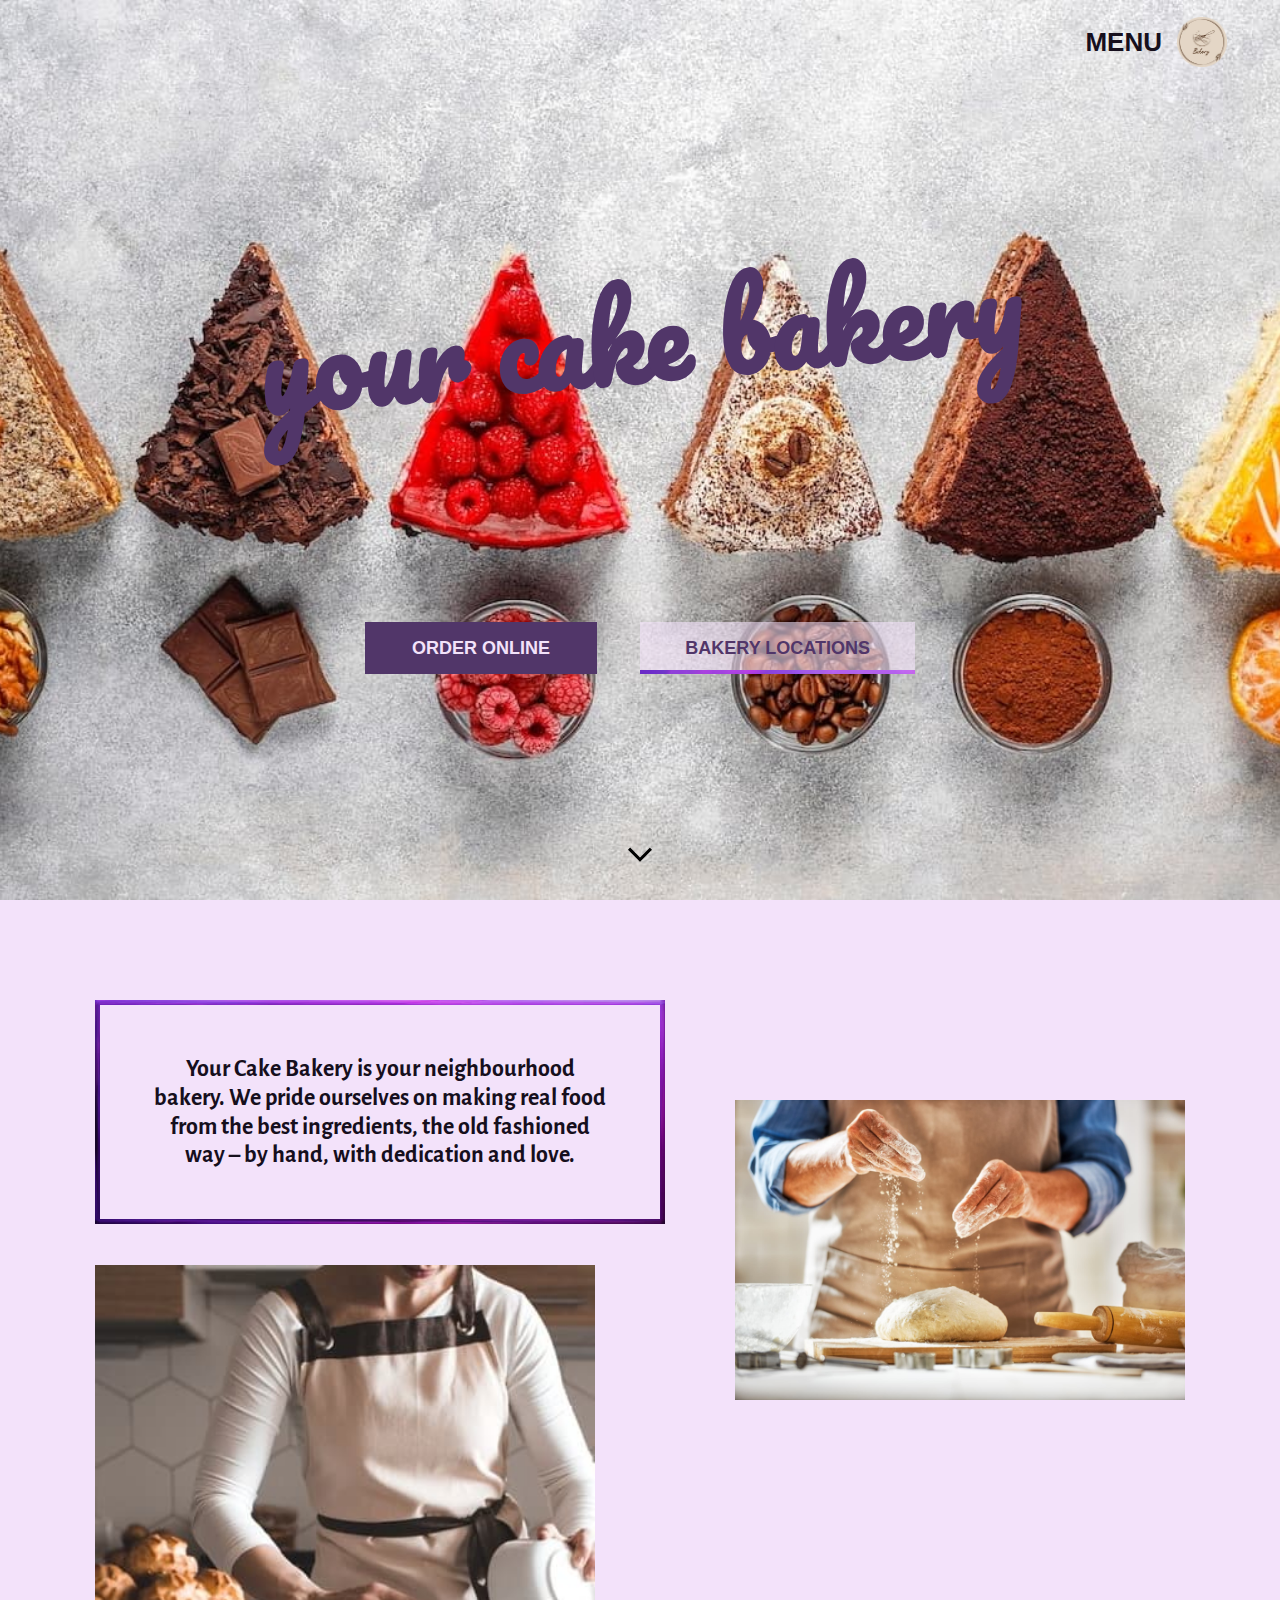
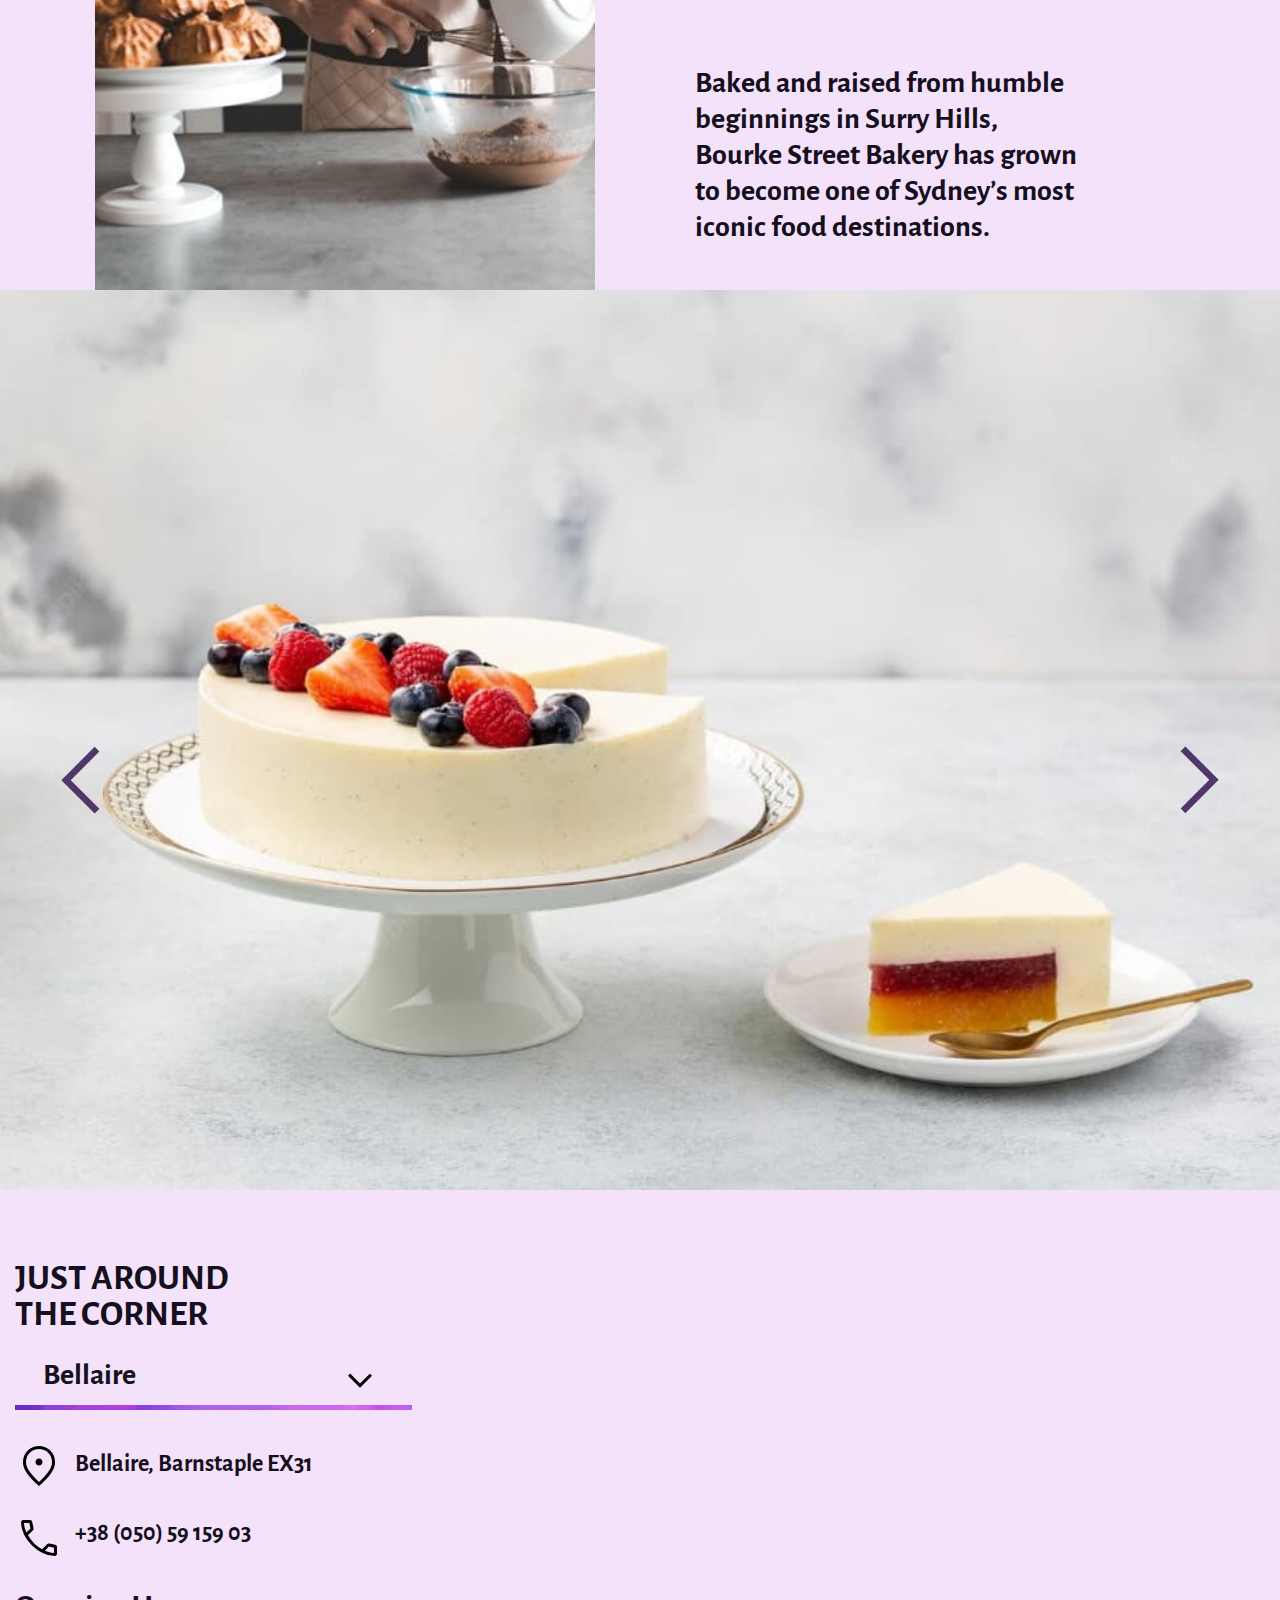
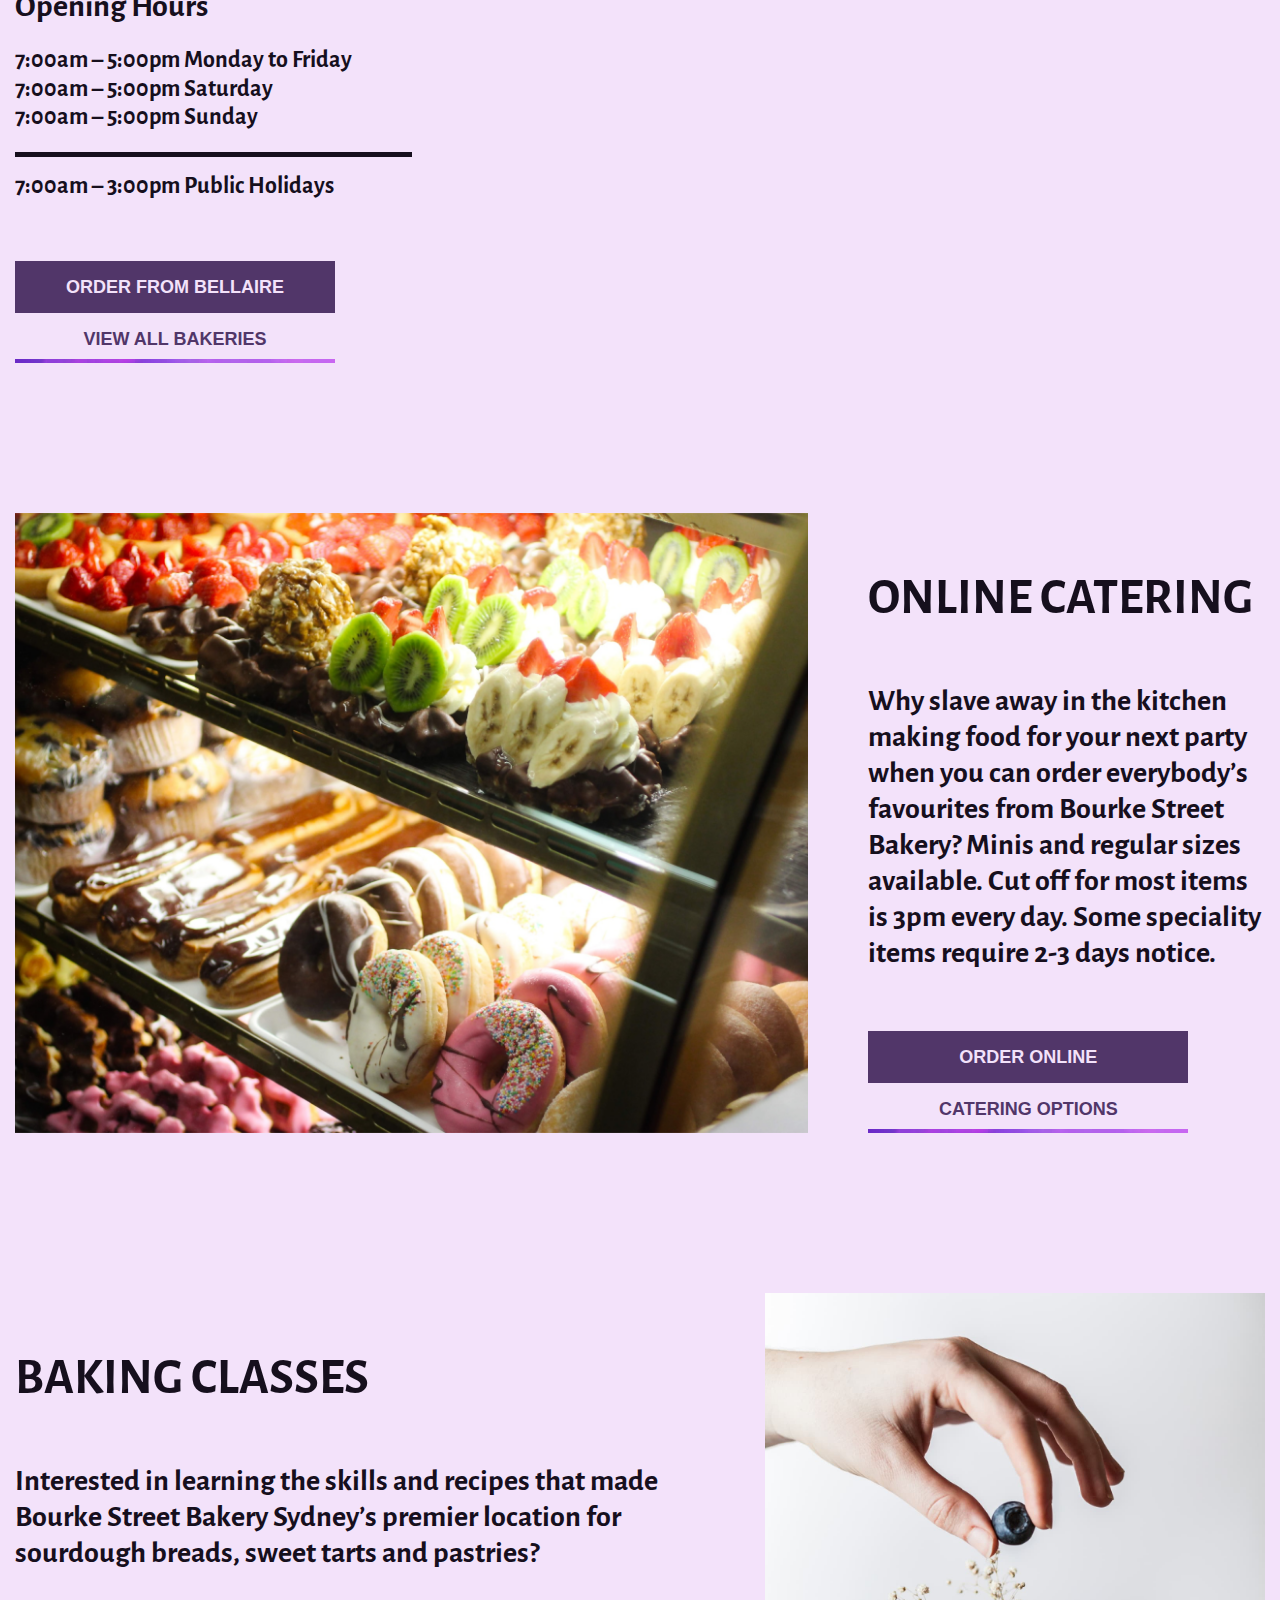
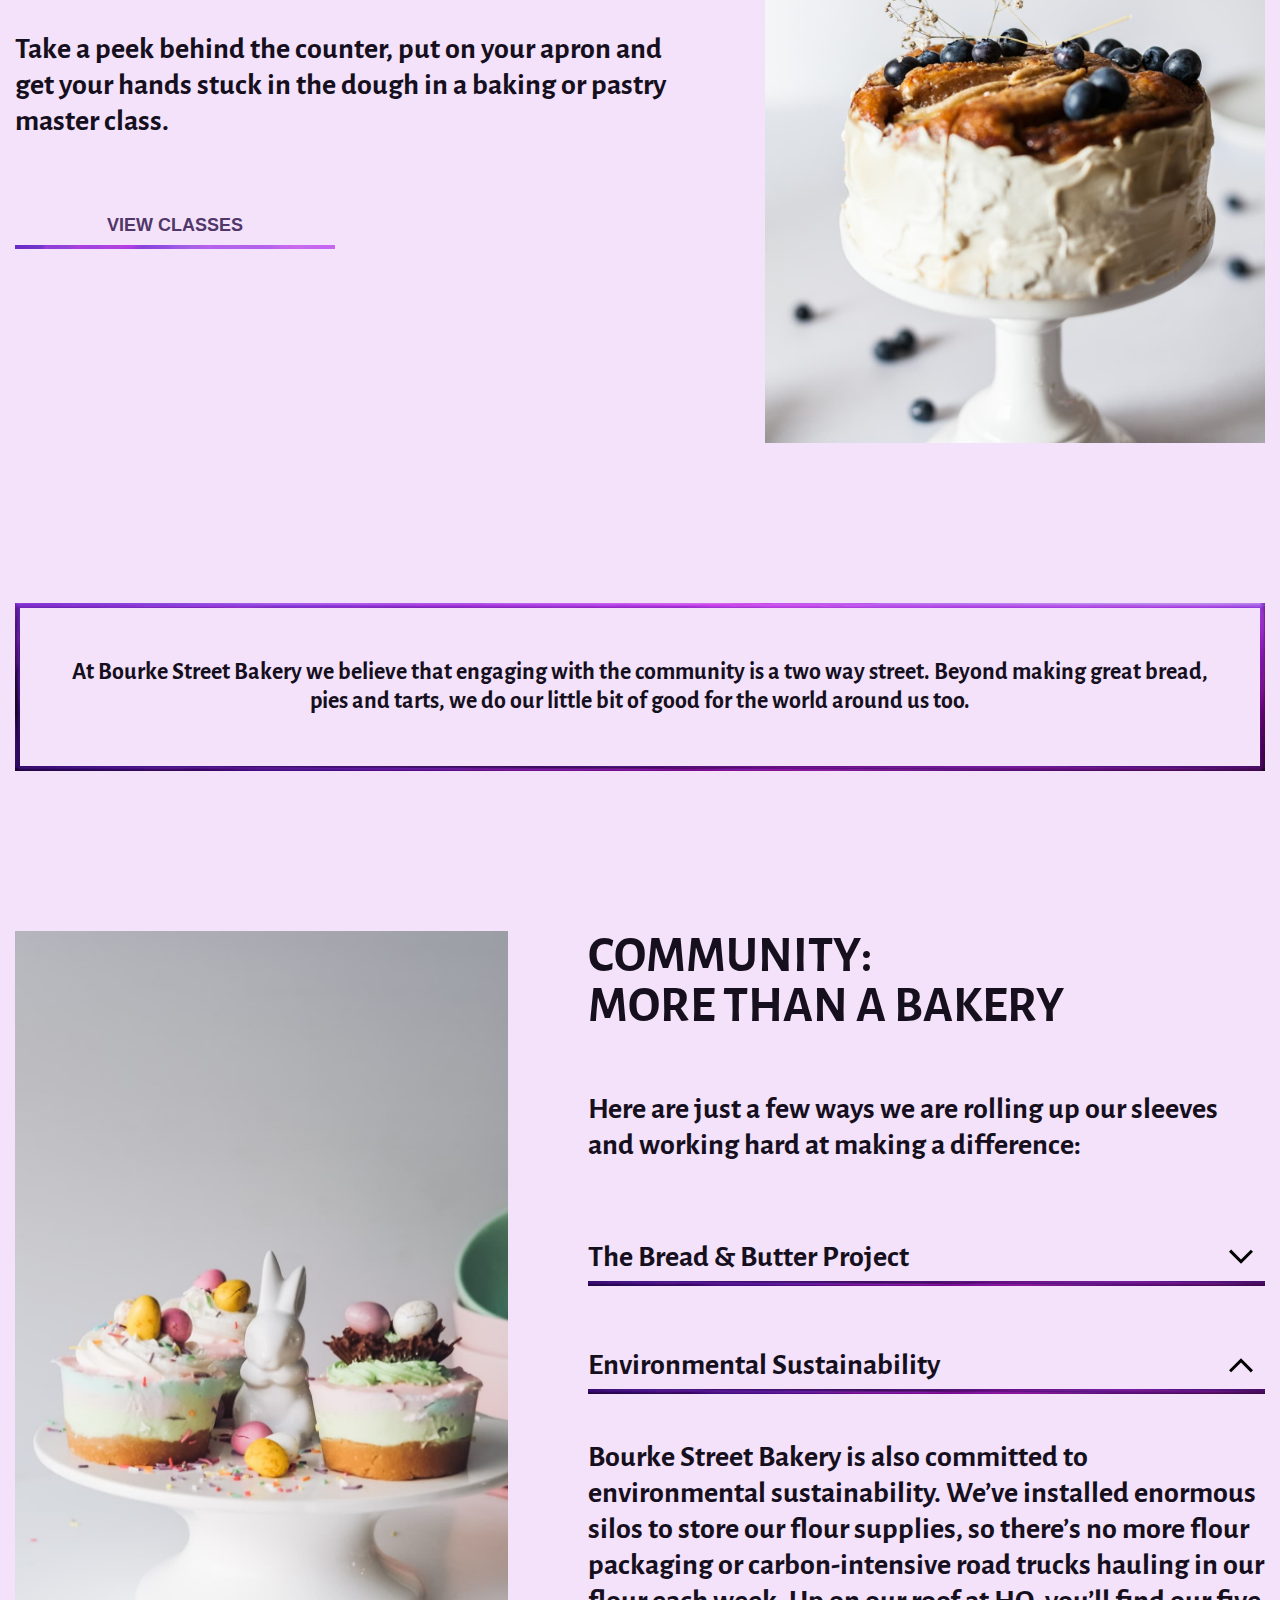
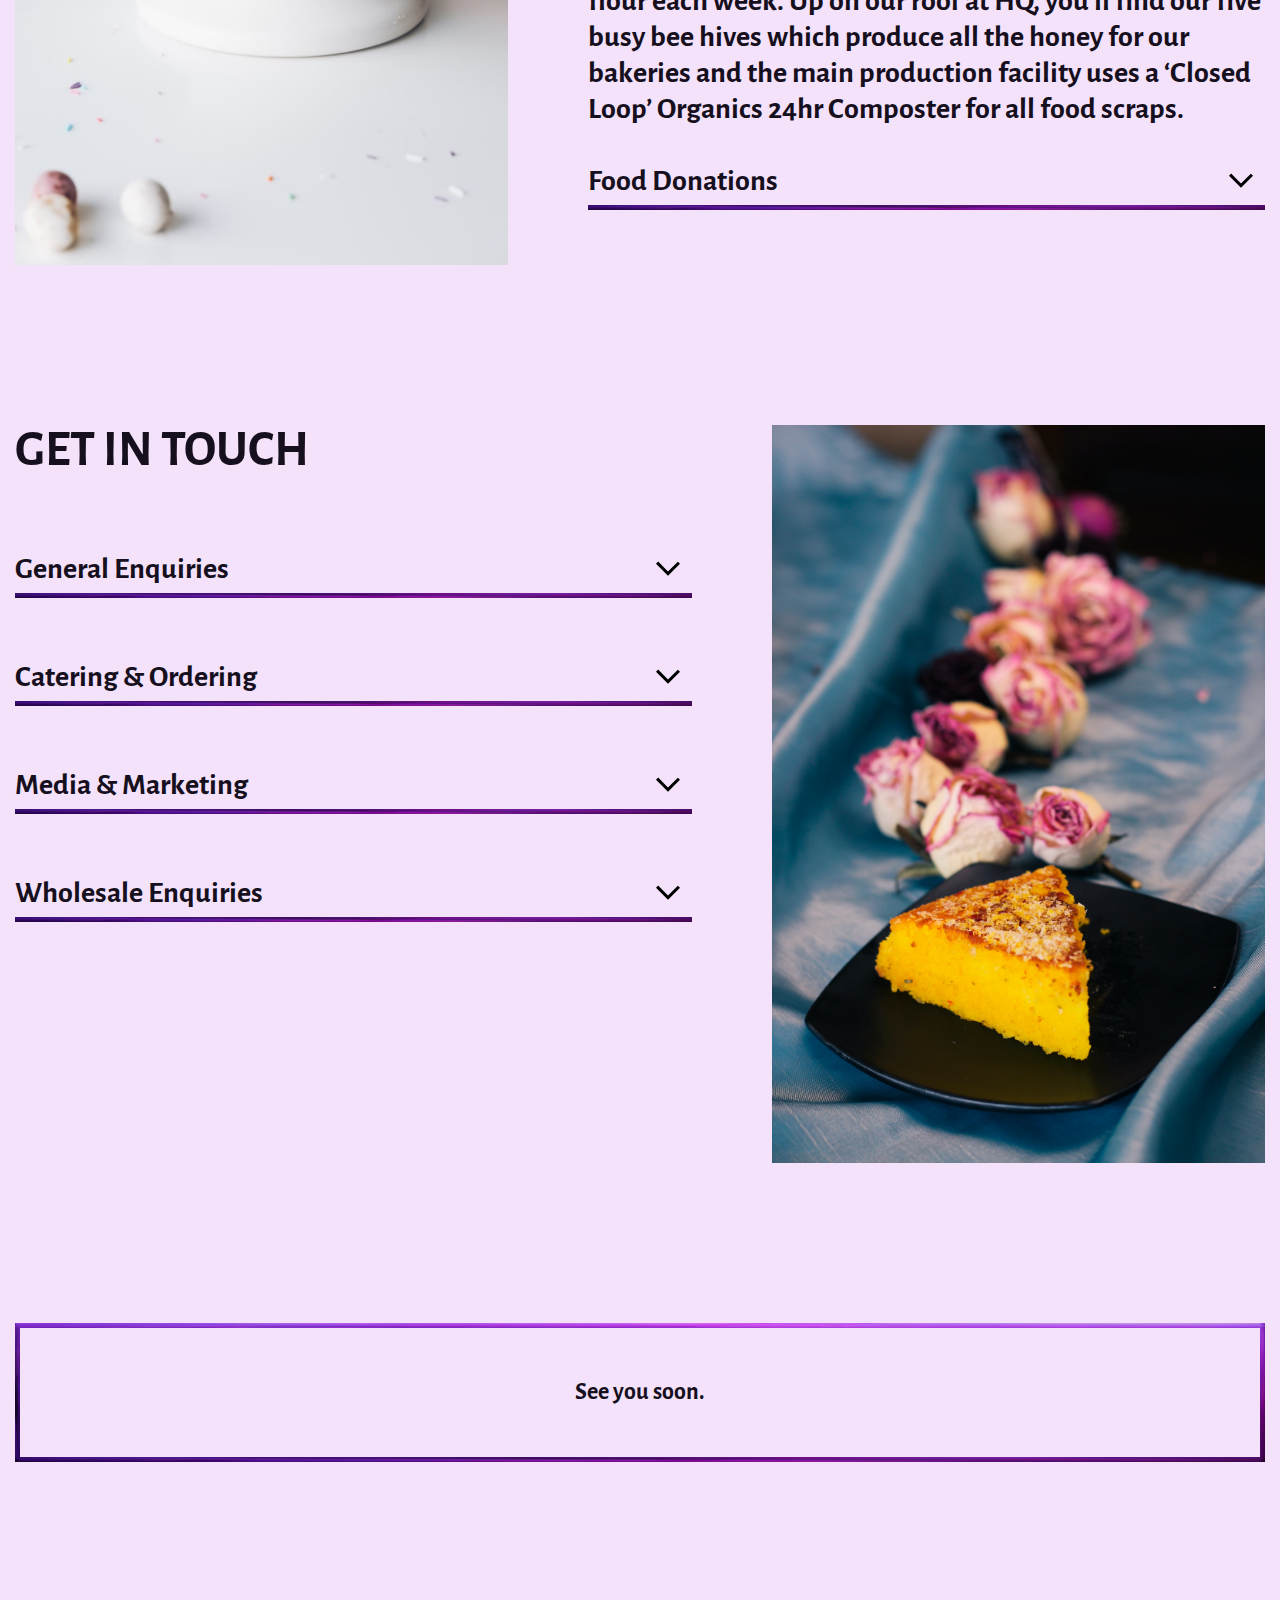
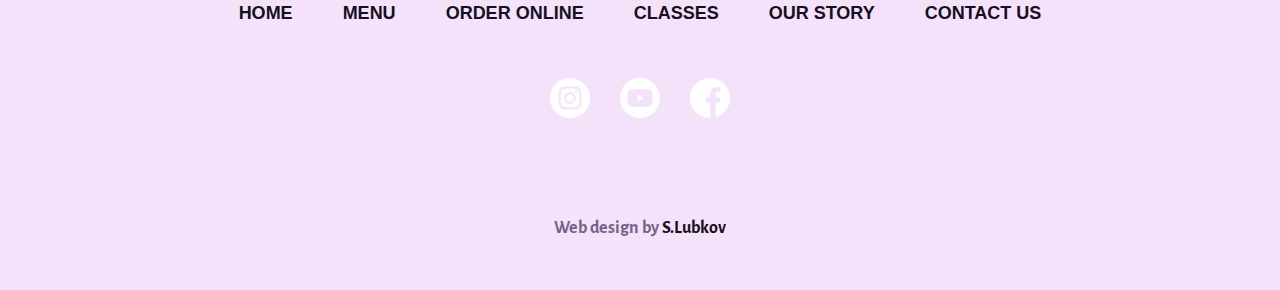
==== commit b9065efd: "Update index.html" ====
--- a/index.html
+++ b/index.html
@@ -17,17 +17,17 @@
                <ul class="header__social social">
                   <li class="header__social-item social-item">
                      <a class="header__social-link social-link" href="#">
-                        <img src="/images/social/instagram.svg" alt="instagram">
+                        <img src="../images/social/instagram.svg" alt="instagram">
                      </a>
                   </li>
                   <li class="header__social-item social-item">
                      <a class="header__social-link social-link" href="#">
-                        <img src="/images/social/youtube.svg" alt="youtube">
+                        <img src="images/social/youtube.svg" alt="youtube">
                      </a>
                   </li>
                   <li class="header__social-item social-item">
                      <a class="header__social-link social-link" href="#">
-                        <img src="/images/social/facebook.svg" alt="facebook">
+                        <img src="images/social/facebook.svg" alt="facebook">
                      </a>
                   </li>
                </ul>
@@ -419,4 +419,4 @@
    <script src="js/main.min.js"></script>
 </body>
 
-</html>+</html>
